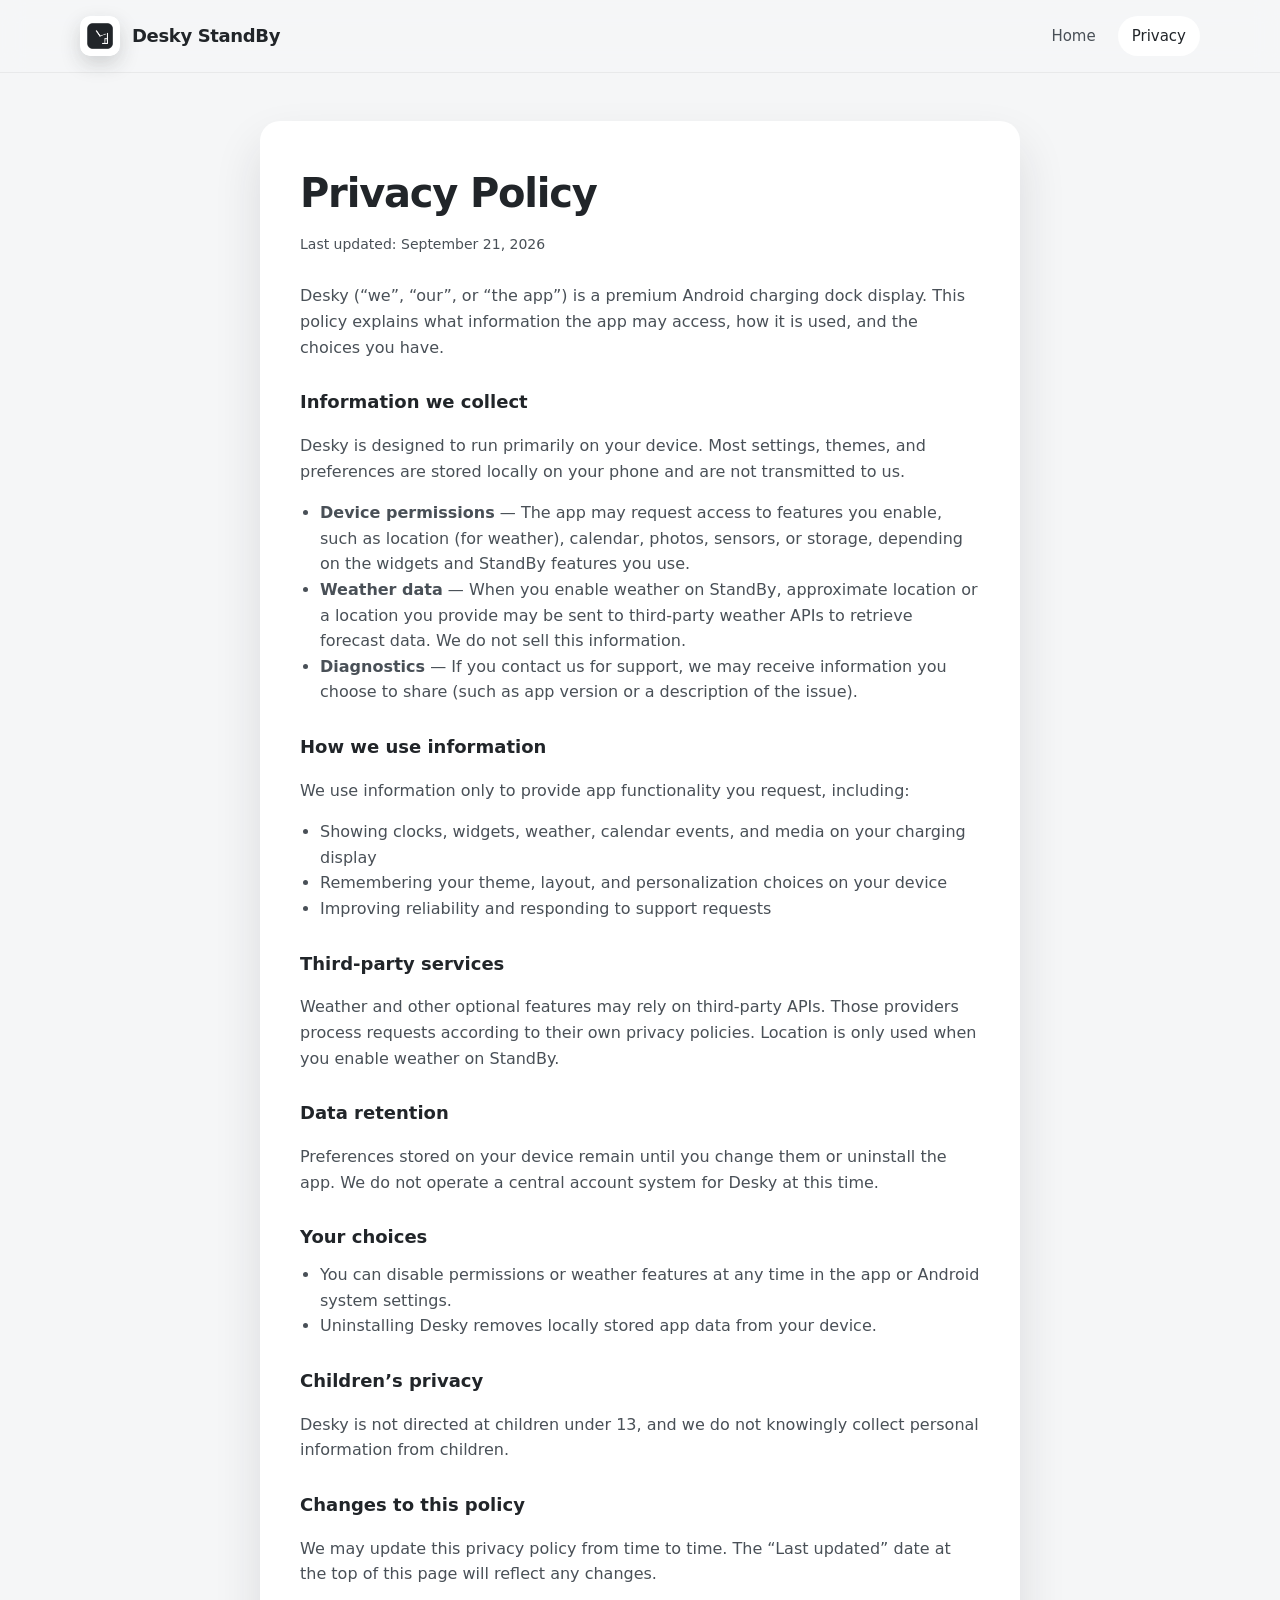
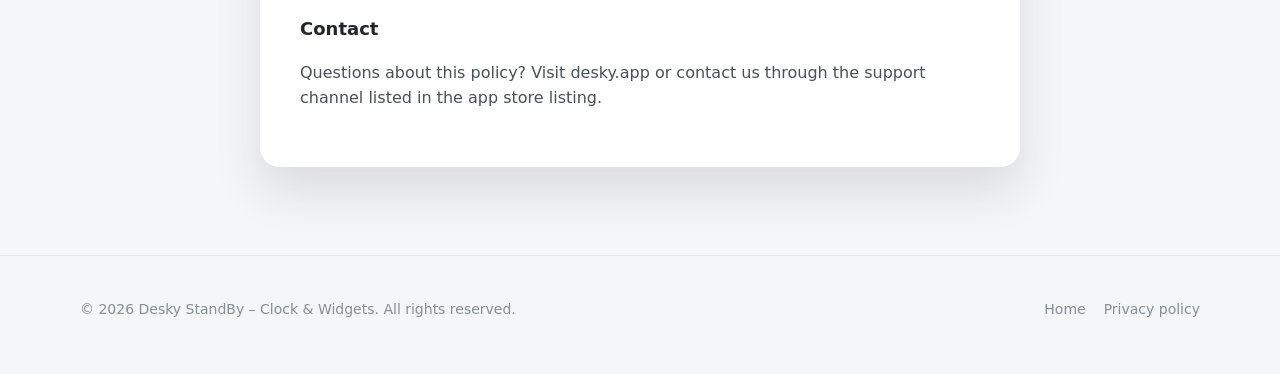
==== privacy.html @ a9a4b22d "update" ====
<!DOCTYPE html>
<html lang="en">
<head>
  <meta charset="UTF-8">
  <meta name="viewport" content="width=device-width, initial-scale=1.0">
  <meta name="description" content="Desky StandBy – Clock &amp; Widgets privacy policy — how we handle your data when you use the charging dock display app.">
  <title>Privacy Policy — Desky StandBy</title>
  <link rel="icon" type="image/png" href="images/app-icon.png">
  <link rel="apple-touch-icon" href="images/app-icon.png">
  <link rel="stylesheet" href="css/styles.css">
</head>
<body>
  <header class="site-header">
    <div class="container site-header__inner">
      <a class="brand" href="index.html">
        <img class="brand__icon" src="images/app-icon.png" width="40" height="40" alt="">
        Desky StandBy
      </a>
      <nav class="site-nav" aria-label="Primary">
        <a href="index.html">Home</a>
        <a href="privacy.html" aria-current="page">Privacy</a>
      </nav>
    </div>
  </header>

  <main class="policy-page">
    <div class="container">
      <article class="policy-card">
        <h1>Privacy Policy</h1>
        <p class="policy-meta">Last updated: September 21, 2026</p>

        <p>
          Desky (&ldquo;we&rdquo;, &ldquo;our&rdquo;, or &ldquo;the app&rdquo;) is a premium Android charging dock
          display. This policy explains what information the app may access, how it is used, and the choices you have.
        </p>

        <h2>Information we collect</h2>
        <p>
          Desky is designed to run primarily on your device. Most settings, themes, and preferences are stored locally
          on your phone and are not transmitted to us.
        </p>
        <ul>
          <li><strong>Device permissions</strong> — The app may request access to features you enable, such as location (for weather), calendar, photos, sensors, or storage, depending on the widgets and StandBy features you use.</li>
          <li><strong>Weather data</strong> — When you enable weather on StandBy, approximate location or a location you provide may be sent to third-party weather APIs to retrieve forecast data. We do not sell this information.</li>
          <li><strong>Diagnostics</strong> — If you contact us for support, we may receive information you choose to share (such as app version or a description of the issue).</li>
        </ul>

        <h2>How we use information</h2>
        <p>We use information only to provide app functionality you request, including:</p>
        <ul>
          <li>Showing clocks, widgets, weather, calendar events, and media on your charging display</li>
          <li>Remembering your theme, layout, and personalization choices on your device</li>
          <li>Improving reliability and responding to support requests</li>
        </ul>

        <h2>Third-party services</h2>
        <p>
          Weather and other optional features may rely on third-party APIs. Those providers process requests according
          to their own privacy policies. Location is only used when you enable weather on StandBy.
        </p>

        <h2>Data retention</h2>
        <p>
          Preferences stored on your device remain until you change them or uninstall the app. We do not operate a
          central account system for Desky at this time.
        </p>

        <h2>Your choices</h2>
        <ul>
          <li>You can disable permissions or weather features at any time in the app or Android system settings.</li>
          <li>Uninstalling Desky removes locally stored app data from your device.</li>
        </ul>

        <h2>Children&rsquo;s privacy</h2>
        <p>
          Desky is not directed at children under 13, and we do not knowingly collect personal information from children.
        </p>

        <h2>Changes to this policy</h2>
        <p>
          We may update this privacy policy from time to time. The &ldquo;Last updated&rdquo; date at the top of this
          page will reflect any changes.
        </p>

        <h2>Contact</h2>
        <p>
          Questions about this policy? Visit <a href="index.html">desky.app</a> or contact us through the support
          channel listed in the app store listing.
        </p>
      </article>
    </div>
  </main>

  <footer class="site-footer">
    <div class="container site-footer__inner">
      <p>&copy; 2026 Desky StandBy – Clock &amp; Widgets. All rights reserved.</p>
      <nav aria-label="Footer">
        <a href="index.html">Home</a>
        <a href="privacy.html">Privacy policy</a>
      </nav>
    </div>
  </footer>
</body>
</html>
---- css/styles.css ----
:root {
  --charcoal: #212529;
  --paper: #f5f6f7;
  --white: #ffffff;
  --muted: #495057;
  --tertiary: #868e96;
  --accent: #c4a35a;
  --surface: #e9ecef;
  --radius-lg: 20px;
  --radius-md: 14px;
  --shadow: 0 24px 48px rgba(33, 37, 41, 0.12);
  --font: "Segoe UI", system-ui, -apple-system, BlinkMacSystemFont, sans-serif;
}

*,
*::before,
*::after {
  box-sizing: border-box;
}

html {
  scroll-behavior: smooth;
}

body {
  margin: 0;
  font-family: var(--font);
  color: var(--charcoal);
  background: var(--paper);
  line-height: 1.6;
  -webkit-font-smoothing: antialiased;
}

img {
  max-width: 100%;
  height: auto;
  display: block;
}

a {
  color: inherit;
  text-decoration: none;
}

.container {
  width: min(1120px, calc(100% - 40px));
  margin-inline: auto;
}

.site-header {
  position: sticky;
  top: 0;
  z-index: 10;
  backdrop-filter: blur(12px);
  background: rgba(245, 246, 247, 0.88);
  border-bottom: 1px solid rgba(33, 37, 41, 0.06);
}

.site-header__inner {
  display: flex;
  align-items: center;
  justify-content: space-between;
  gap: 16px;
  padding: 16px 0;
}

.brand {
  display: inline-flex;
  align-items: center;
  gap: 12px;
  font-weight: 700;
  font-size: 1.125rem;
  letter-spacing: -0.02em;
}

.brand__icon {
  width: 40px;
  height: 40px;
  border-radius: 10px;
  box-shadow: 0 8px 20px rgba(33, 37, 41, 0.18);
}

.site-nav {
  display: flex;
  align-items: center;
  gap: 8px;
}

.site-nav a {
  padding: 8px 14px;
  border-radius: 999px;
  font-size: 0.9375rem;
  color: var(--muted);
  transition: background 0.2s ease, color 0.2s ease;
}

.site-nav a:hover,
.site-nav a[aria-current="page"] {
  background: var(--white);
  color: var(--charcoal);
}

.hero {
  padding: 72px 0 88px;
}

.hero__grid {
  display: grid;
  grid-template-columns: 1.05fr 0.95fr;
  gap: 48px;
  align-items: center;
}

.eyebrow {
  display: inline-block;
  margin-bottom: 16px;
  padding: 6px 12px;
  border-radius: 999px;
  background: var(--white);
  color: var(--muted);
  font-size: 0.8125rem;
  font-weight: 600;
  letter-spacing: 0.04em;
  text-transform: uppercase;
}

.hero h1 {
  margin: 0 0 18px;
  font-size: clamp(2.4rem, 5vw, 3.75rem);
  line-height: 1.05;
  letter-spacing: -0.04em;
}

.hero__lead {
  margin: 0 0 28px;
  max-width: 34rem;
  font-size: 1.125rem;
  color: var(--muted);
}

.hero__actions {
  display: flex;
  flex-wrap: wrap;
  gap: 12px;
}

.button {
  display: inline-flex;
  align-items: center;
  justify-content: center;
  gap: 8px;
  min-height: 48px;
  padding: 0 20px;
  border-radius: 999px;
  border: 0;
  font: inherit;
  font-weight: 600;
  cursor: pointer;
  transition: transform 0.2s ease, box-shadow 0.2s ease, background 0.2s ease;
}

.button:hover {
  transform: translateY(-1px);
}

.button--primary {
  background: var(--charcoal);
  color: var(--white);
  box-shadow: 0 12px 28px rgba(33, 37, 41, 0.22);
}

.button--secondary {
  background: var(--white);
  color: var(--charcoal);
  box-shadow: 0 8px 20px rgba(33, 37, 41, 0.08);
}

.hero__showcase {
  margin: 0;
}

.hero__device {
  padding: 10px;
  border-radius: 28px;
  background: linear-gradient(145deg, #2b3035 0%, #212529 100%);
  box-shadow:
    0 32px 64px rgba(33, 37, 41, 0.28),
    inset 0 1px 0 rgba(255, 255, 255, 0.08);
}

.hero__screenshot {
  width: 100%;
  border-radius: 20px;
  border: 1px solid rgba(255, 255, 255, 0.06);
}

.hero__caption {
  margin: 14px 0 0;
  text-align: center;
  font-size: 0.875rem;
  color: var(--tertiary);
}

.features {
  padding: 24px 0 88px;
}

.section-title {
  margin: 0 0 12px;
  font-size: clamp(1.75rem, 3vw, 2.25rem);
  letter-spacing: -0.03em;
}

.section-lead {
  margin: 0 0 32px;
  max-width: 40rem;
  color: var(--muted);
}

.feature-grid {
  display: grid;
  grid-template-columns: repeat(3, minmax(0, 1fr));
  gap: 18px;
}

.feature-card {
  padding: 24px;
  border-radius: var(--radius-md);
  background: var(--white);
  box-shadow: 0 10px 24px rgba(33, 37, 41, 0.06);
}

.feature-card h3 {
  margin: 0 0 8px;
  font-size: 1.0625rem;
}

.feature-card p {
  margin: 0;
  color: var(--muted);
  font-size: 0.9375rem;
}

.cta {
  padding: 0 0 88px;
}

.cta__panel {
  padding: 40px;
  border-radius: var(--radius-lg);
  background: var(--charcoal);
  color: var(--white);
  display: flex;
  align-items: center;
  justify-content: space-between;
  gap: 24px;
  flex-wrap: wrap;
}

.cta__panel h2 {
  margin: 0 0 8px;
  font-size: 1.75rem;
  letter-spacing: -0.03em;
}

.cta__panel p {
  margin: 0;
  color: rgba(255, 255, 255, 0.72);
}

.site-footer {
  padding: 28px 0 40px;
  border-top: 1px solid rgba(33, 37, 41, 0.08);
  color: var(--tertiary);
  font-size: 0.875rem;
}

.site-footer__inner {
  display: flex;
  align-items: center;
  justify-content: space-between;
  gap: 16px;
  flex-wrap: wrap;
}

.site-footer nav {
  display: flex;
  gap: 18px;
}

.site-footer a:hover {
  color: var(--charcoal);
}

.policy-page {
  padding: 48px 0 88px;
}

.policy-card {
  max-width: 760px;
  margin: 0 auto;
  padding: 40px;
  border-radius: var(--radius-lg);
  background: var(--white);
  box-shadow: var(--shadow);
}

.policy-card h1 {
  margin: 0 0 8px;
  font-size: clamp(2rem, 4vw, 2.5rem);
  letter-spacing: -0.03em;
}

.policy-meta {
  margin: 0 0 28px;
  color: var(--tertiary);
  font-size: 0.875rem;
}

.policy-card h2 {
  margin: 28px 0 10px;
  font-size: 1.125rem;
}

.policy-card p,
.policy-card li {
  color: var(--muted);
}

.policy-card ul {
  margin: 0;
  padding-left: 1.25rem;
}

@media (max-width: 900px) {
  .hero__grid,
  .feature-grid {
    grid-template-columns: 1fr;
  }

  .hero {
    padding-top: 48px;
  }

  .hero__showcase {
    order: -1;
  }
}

@media (max-width: 640px) {
  .site-nav a:not([aria-current="page"]) {
    display: none;
  }

  .policy-card {
    padding: 28px 22px;
  }

  .cta__panel {
    padding: 28px;
  }
}
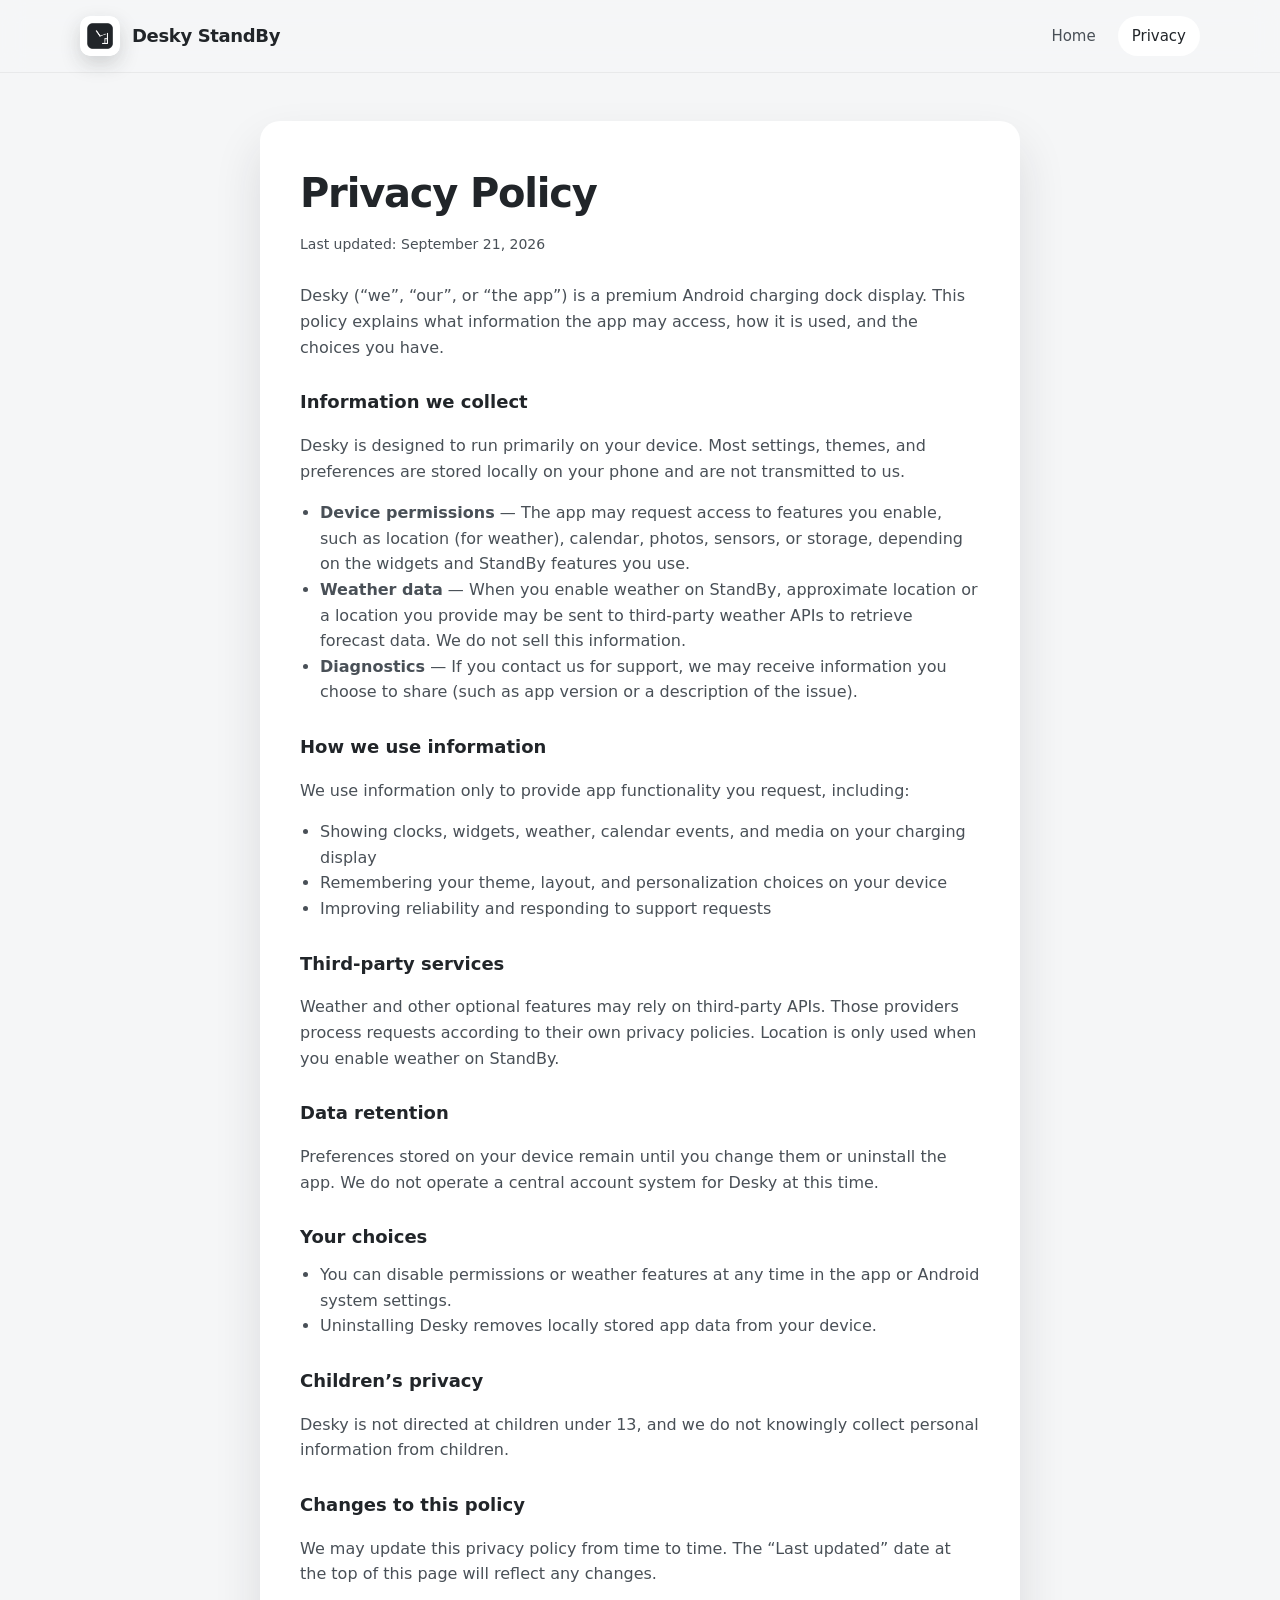
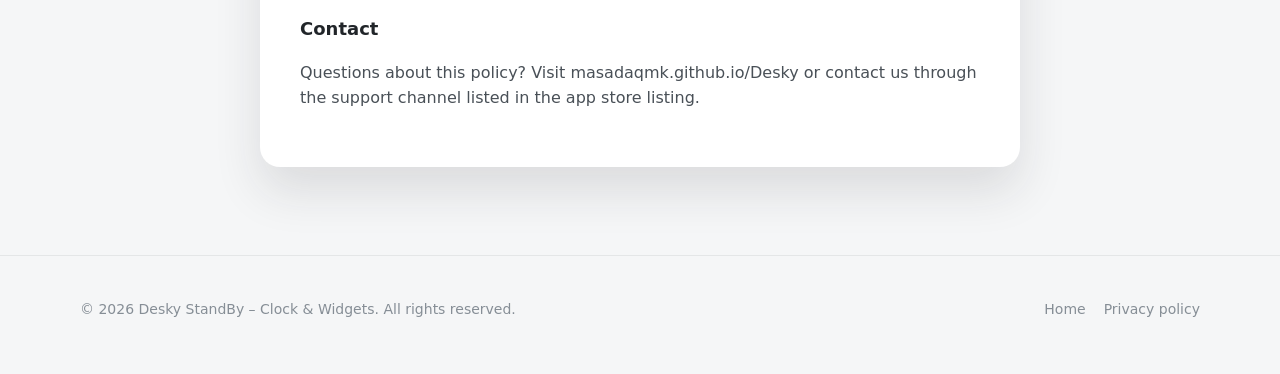
==== commit 41bbdf4d: "update" ====
--- a/privacy.html
+++ b/privacy.html
@@ -84,7 +84,7 @@
 
         <h2>Contact</h2>
         <p>
-          Questions about this policy? Visit <a href="index.html">desky.app</a> or contact us through the support
+          Questions about this policy? Visit <a href="https://masadaqmk.github.io/Desky/">masadaqmk.github.io/Desky</a> or contact us through the support
           channel listed in the app store listing.
         </p>
       </article>
